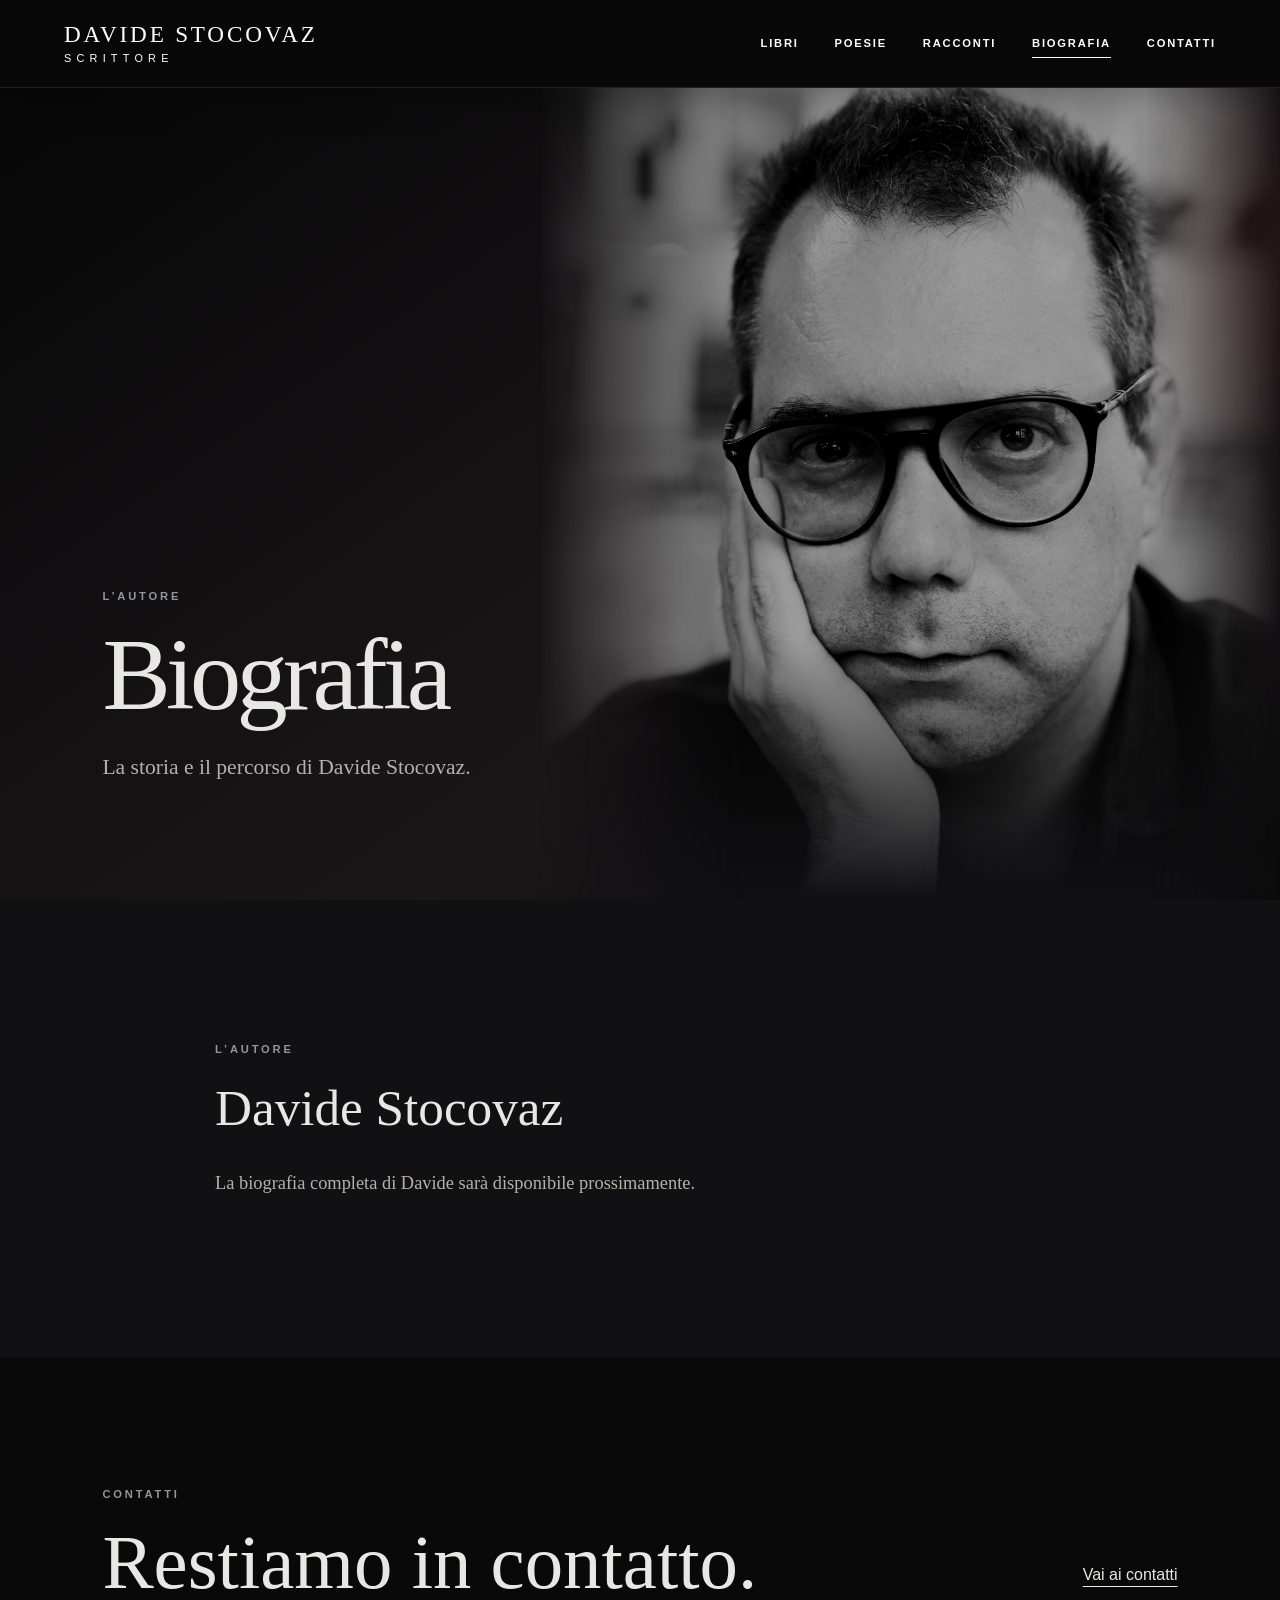
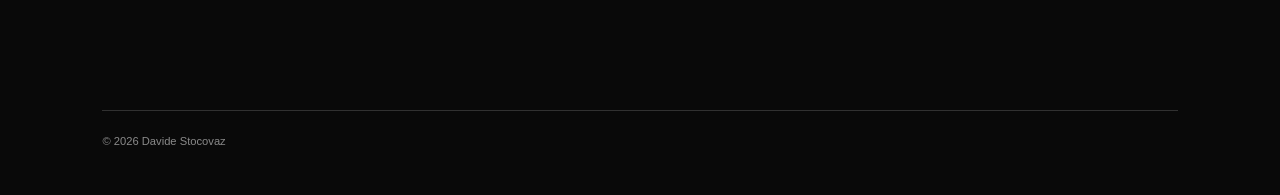
==== biografia.html @ 5851cd20 "Crea la prima versione del sito di Davide Stocovaz Agente: Codex" ====
<!doctype html>
<html lang="it">
  <head>
    <meta charset="UTF-8" />
    <meta name="viewport" content="width=device-width, initial-scale=1.0" />
    <meta name="description" content="Biografia di Davide Stocovaz." />
    <title>Biografia — Davide Stocovaz</title>
    <link rel="icon" href="favicon.svg" type="image/svg+xml" />
    <link rel="stylesheet" href="styles.css" />
  </head>
  <body class="inner-page">
    <a class="skip-link" href="#main-content">Vai al contenuto</a>
    <header class="site-header">
      <a class="brand" href="index.html" aria-label="Torna alla pagina iniziale"><span class="brand-name">Davide Stocovaz</span><span class="brand-role">Scrittore</span></a>
      <nav class="desktop-nav" aria-label="Navigazione principale"><a href="libri.html">Libri</a><a href="poesie.html">Poesie</a><a href="racconti.html">Racconti</a><a href="biografia.html" aria-current="page">Biografia</a><a href="contatti.html">Contatti</a></nav>
      <button class="menu-button" type="button" aria-expanded="false" aria-controls="main-menu" aria-label="Apri il menu"><span></span><span></span></button>
    </header>
    <nav class="menu-panel" id="main-menu" aria-hidden="true" inert><div class="menu-inner"><p class="menu-label">Esplora</p><a href="index.html">Home</a><a href="libri.html">Libri</a><a href="poesie.html">Poesie</a><a href="racconti.html">Racconti</a><a href="biografia.html" aria-current="page">Biografia</a><a href="contatti.html">Contatti</a></div></nav>
    <main class="page-main" id="main-content">
      <section class="page-hero biography-hero">
        <div class="biography-heading"><p class="eyebrow">L’autore</p><h1>Biografia</h1><p>La storia e il percorso di Davide Stocovaz.</p></div>
        <div class="hero-author-photo"><img src="assets/davide-stocovaz.jpg" alt="Ritratto di Davide Stocovaz" /></div>
      </section>
      <section class="page-content biography-page biography-page-copy">
        <div class="long-copy"><p class="eyebrow">L’autore</p><h2>Davide Stocovaz</h2><p>La biografia completa di Davide sarà disponibile prossimamente.</p></div>
      </section>
    </main>
    <footer><div><p class="eyebrow">Contatti</p><h2>Restiamo in contatto.</h2></div><a href="contatti.html">Vai ai contatti</a><p class="copyright">© <span id="current-year"></span> Davide Stocovaz</p></footer>
    <script src="script.js"></script>
  </body>
</html>
---- styles.css ----
:root {
  color-scheme: dark;
  --ink: #151515;
  --paper: #e7e7e4;
  --cream: #c7c8c5;
  --wine: #30070b;
  --muted: #92969a;
  --line-dark: rgba(255, 255, 255, 0.16);
  --line-light: rgba(255, 255, 255, 0.13);
}

* {
  box-sizing: border-box;
}

html {
  scroll-behavior: smooth;
}

body {
  margin: 0;
  background: var(--ink);
  color: var(--paper);
  font-family: Arial, Helvetica, sans-serif;
  line-height: 1.6;
}

body.menu-open {
  overflow: hidden;
}

a {
  color: inherit;
}

.skip-link {
  position: fixed;
  z-index: 100;
  top: 10px;
  left: 10px;
  padding: 10px 14px;
  background: var(--paper);
  color: var(--ink);
  transform: translateY(-160%);
}

.skip-link:focus {
  transform: translateY(0);
}

.site-header {
  position: fixed;
  z-index: 20;
  top: 0;
  left: 0;
  width: 100%;
  display: flex;
  align-items: center;
  justify-content: space-between;
  min-height: 88px;
  padding: 18px clamp(22px, 5vw, 76px);
  border-bottom: 1px solid rgba(255, 255, 255, 0.1);
  background: rgba(8, 8, 9, 0.92);
  box-shadow: 0 12px 35px rgba(0, 0, 0, 0.28);
  backdrop-filter: blur(12px);
}

.brand {
  display: inline-flex;
  flex-direction: column;
  color: #fff;
  line-height: 1;
  text-decoration: none;
  text-transform: uppercase;
}

.brand-name {
  font-family: Georgia, "Times New Roman", serif;
  font-size: 1.45rem;
  letter-spacing: 0.12em;
}

.brand-role {
  margin-top: 7px;
  font-size: 0.68rem;
  letter-spacing: 0.48em;
}

.desktop-nav {
  display: flex;
  align-items: center;
  gap: clamp(22px, 2.8vw, 48px);
  color: #fff;
}

.desktop-nav a {
  position: relative;
  padding: 8px 0;
  font-size: 0.7rem;
  font-weight: 700;
  letter-spacing: 0.16em;
  text-decoration: none;
  text-transform: uppercase;
}

.desktop-nav a::after {
  content: "";
  position: absolute;
  right: 0;
  bottom: 2px;
  left: 0;
  height: 1px;
  background: currentColor;
  transform: scaleX(0);
  transform-origin: right;
  transition: transform 180ms ease;
}

.desktop-nav a:hover::after,
.desktop-nav a:focus-visible::after,
.desktop-nav a[aria-current="page"]::after {
  transform: scaleX(1);
  transform-origin: left;
}

.menu-button {
  display: none;
  position: relative;
  z-index: 30;
  width: 48px;
  height: 48px;
  padding: 0;
  border: 0;
  background: transparent;
  color: #fff;
  cursor: pointer;
}

.menu-button span {
  position: absolute;
  left: 8px;
  width: 32px;
  height: 1px;
  background: currentColor;
  transition: transform 220ms ease, top 220ms ease;
}

.menu-button span:first-child {
  top: 18px;
}

.menu-button span:last-child {
  top: 29px;
}

.menu-button[aria-expanded="true"] span:first-child {
  top: 24px;
  transform: rotate(45deg);
}

.menu-button[aria-expanded="true"] span:last-child {
  top: 24px;
  transform: rotate(-45deg);
}

.menu-panel {
  position: fixed;
  z-index: 15;
  inset: 0;
  display: flex;
  flex-direction: column;
  justify-content: center;
  padding: 110px clamp(24px, 10vw, 160px) 50px;
  background: #0d0d0d;
  overflow-y: auto;
  overscroll-behavior: contain;
  visibility: hidden;
  opacity: 0;
  transform: translateY(-16px);
  transition: opacity 250ms ease, transform 250ms ease, visibility 250ms;
}

.menu-panel.is-open {
  visibility: visible;
  opacity: 1;
  transform: translateY(0);
}

@media (min-width: 761px) {
  .menu-panel {
    display: none;
  }
}

.menu-inner {
  display: flex;
  flex-direction: column;
  align-items: flex-start;
}

.menu-label,
.eyebrow {
  margin: 0 0 22px;
  color: var(--muted);
  font-size: 0.7rem;
  font-weight: 700;
  letter-spacing: 0.25em;
  text-transform: uppercase;
}

.menu-inner a {
  font-family: Georgia, "Times New Roman", serif;
  font-size: clamp(2.6rem, 7vw, 6.2rem);
  line-height: 1.08;
  text-decoration: none;
  transition: color 160ms ease, transform 160ms ease;
}

.menu-inner a:hover,
.menu-inner a:focus-visible,
.menu-inner a[aria-current="page"] {
  color: #ba7774;
  transform: translateX(12px);
}

.menu-signature {
  position: absolute;
  right: clamp(24px, 6vw, 90px);
  bottom: 42px;
  color: var(--muted);
  font-family: Georgia, "Times New Roman", serif;
  font-style: italic;
}

.hero {
  position: relative;
  min-height: 100svh;
  display: flex;
  align-items: flex-end;
  overflow: hidden;
  padding: 160px clamp(24px, 8vw, 120px) 11vh;
  background:
    radial-gradient(circle at 78% 28%, rgba(82, 7, 13, 0.32), transparent 25%),
    linear-gradient(120deg, #050506 16%, #151619 58%, #080809 100%);
}

.hero::before {
  content: "D";
  position: absolute;
  right: 3vw;
  top: 3vh;
  color: rgba(255, 255, 255, 0.035);
  font-family: Georgia, "Times New Roman", serif;
  font-size: min(76vw, 820px);
  line-height: 0.9;
}

.hero::after {
  content: "";
  position: absolute;
  inset: 0;
  opacity: 0.16;
  background-image: url("data:image/svg+xml,%3Csvg viewBox='0 0 180 180' xmlns='http://www.w3.org/2000/svg'%3E%3Cfilter id='n'%3E%3CfeTurbulence type='fractalNoise' baseFrequency='.85' numOctaves='4' stitchTiles='stitch'/%3E%3C/filter%3E%3Crect width='100%25' height='100%25' filter='url(%23n)' opacity='.35'/%3E%3C/svg%3E");
  pointer-events: none;
}

.hero-shade {
  position: absolute;
  inset: auto 0 0;
  height: 55%;
  background: linear-gradient(transparent, rgba(0, 0, 0, 0.58));
}

.hero-content {
  position: relative;
  z-index: 1;
  max-width: 900px;
}

.hero h1,
.section h2,
footer h2 {
  margin: 0;
  font-family: Georgia, "Times New Roman", serif;
  font-weight: 400;
  line-height: 0.96;
}

.hero h1 {
  max-width: 900px;
  font-size: clamp(3.4rem, 9vw, 8.8rem);
  letter-spacing: -0.045em;
}

.hero-copy {
  max-width: 590px;
  margin: 36px 0 30px;
  color: var(--cream);
  font-family: Georgia, "Times New Roman", serif;
  font-size: clamp(1.05rem, 1.8vw, 1.35rem);
}

.text-link,
.book-info a,
.placeholder-link {
  display: inline-flex;
  gap: 16px;
  align-items: center;
  border-bottom: 1px solid currentColor;
  padding-bottom: 5px;
  font-size: 0.76rem;
  font-weight: 700;
  letter-spacing: 0.12em;
  text-decoration: none;
  text-transform: uppercase;
}

.text-link span,
.book-info a span {
  font-size: 1.1rem;
  transition: transform 160ms ease;
}

.text-link:hover span,
.book-info a:hover span {
  transform: translateX(5px);
}

.scroll-note {
  position: absolute;
  z-index: 2;
  right: clamp(24px, 5vw, 76px);
  bottom: 12vh;
  color: var(--muted);
  font-size: 0.7rem;
  letter-spacing: 0.3em;
  text-transform: uppercase;
  writing-mode: vertical-rl;
}

.section {
  padding: clamp(90px, 12vw, 170px) clamp(24px, 8vw, 120px);
}

.works {
  background: #111113;
  color: var(--paper);
}

.section-heading {
  display: grid;
  grid-template-columns: 1fr 2fr 1fr;
  gap: 38px;
  align-items: end;
  margin-bottom: 80px;
}

.section-heading .eyebrow,
.stories .eyebrow,
.bio .eyebrow {
  color: #9c8e83;
}

.section-heading h2,
.bio h2 {
  font-size: clamp(3.6rem, 8vw, 7rem);
  letter-spacing: -0.045em;
}

.section-heading > p:last-child {
  margin: 0;
  color: #aaa19a;
}

.book-grid {
  display: grid;
  grid-template-columns: repeat(3, minmax(0, 1fr));
  gap: clamp(24px, 4vw, 62px);
}

.book-card {
  min-width: 0;
}

.book-cover {
  aspect-ratio: 2 / 3;
  display: flex;
  flex-direction: column;
  justify-content: space-between;
  padding: clamp(24px, 3vw, 42px);
  color: #f7f2e9;
  box-shadow: 0 24px 45px rgba(0, 0, 0, 0.18);
  transition: transform 250ms ease, box-shadow 250ms ease;
}

.book-card:hover .book-cover {
  transform: translateY(-9px);
  box-shadow: 0 34px 55px rgba(0, 0, 0, 0.23);
}

.cover-one {
  background:
    linear-gradient(rgba(0, 0, 0, 0.15), rgba(0, 0, 0, 0.68)),
    radial-gradient(circle at 60% 34%, #5d1118, transparent 28%), #0c0c0e;
}

.cover-two {
  background:
    linear-gradient(140deg, transparent 42%, rgba(0, 0, 0, 0.88)),
    linear-gradient(40deg, #090d12, #2b3035);
}

.cover-three {
  background:
    radial-gradient(circle at 50% 42%, rgba(118, 18, 26, 0.28), transparent 24%),
    linear-gradient(155deg, #241013, #070708 72%);
}

.cover-author,
.cover-kind {
  font-size: 0.7rem;
  font-weight: 700;
  letter-spacing: 0.25em;
  text-transform: uppercase;
}

.book-cover strong {
  font-family: Georgia, "Times New Roman", serif;
  font-size: clamp(1.7rem, 3vw, 3.1rem);
  font-weight: 400;
  line-height: 1;
}

.book-info {
  padding-top: 27px;
}

.book-info p,
.story-meta {
  margin: 0 0 7px;
  color: #9c9188;
  font-size: 0.67rem;
  font-weight: 700;
  letter-spacing: 0.18em;
  text-transform: uppercase;
}

.book-info h3,
.featured-story h3 {
  margin: 0 0 23px;
  font-family: Georgia, "Times New Roman", serif;
  font-size: clamp(1.5rem, 2.5vw, 2.2rem);
  font-weight: 400;
  line-height: 1.08;
}

.book-info a {
  font-size: 0.72rem;
}

.placeholder-link {
  color: #9c9188;
  border-bottom-color: transparent;
  cursor: default;
}

.quote-section {
  position: relative;
  overflow: hidden;
  padding: clamp(100px, 14vw, 210px) clamp(24px, 14vw, 220px);
  background: linear-gradient(135deg, var(--wine), #070708 82%);
  text-align: center;
}

.quote-mark {
  position: absolute;
  top: -100px;
  left: 4vw;
  color: rgba(255, 255, 255, 0.08);
  font-family: Georgia, "Times New Roman", serif;
  font-size: 30rem;
  line-height: 1;
}

.quote-section blockquote {
  position: relative;
  margin: 0 auto 30px;
  max-width: 970px;
  font-family: Georgia, "Times New Roman", serif;
  font-size: clamp(2.1rem, 5vw, 5rem);
  line-height: 1.12;
}

.quote-section p {
  margin: 0;
  color: #a88d8e;
  font-size: 0.68rem;
  letter-spacing: 0.2em;
  text-transform: uppercase;
}

.stories {
  background: #1b1718;
  color: var(--paper);
}

.section-heading.compact {
  grid-template-columns: 1fr 3fr;
  margin-bottom: 60px;
}

.featured-story {
  display: grid;
  grid-template-columns: 1fr 3fr;
  gap: 38px;
  border-top: 1px solid var(--line-light);
  padding-top: 42px;
}

.story-number {
  color: #8f8178;
  font-family: Georgia, "Times New Roman", serif;
  font-size: 3rem;
}

.featured-story > div:last-child {
  max-width: 760px;
}

.featured-story h3 {
  margin-bottom: 20px;
  font-size: clamp(2.4rem, 5vw, 4.8rem);
}

.featured-story p:not(.story-meta) {
  color: #b8afa9;
  font-family: Georgia, "Times New Roman", serif;
  font-size: 1.15rem;
}

.dark-link {
  margin-top: 12px;
}

.bio {
  display: grid;
  grid-template-columns: minmax(260px, 0.9fr) minmax(320px, 1.1fr);
  gap: clamp(60px, 10vw, 150px);
  align-items: center;
  background: #181818;
}

.author-portrait {
  position: relative;
  aspect-ratio: 4 / 5;
  overflow: hidden;
  background: #181818;
  -webkit-mask-image: linear-gradient(to bottom, transparent 0%, #000 10%, #000 78%, transparent 100%);
  mask-image: linear-gradient(to bottom, transparent 0%, #000 10%, #000 78%, transparent 100%);
}

.author-portrait::after {
  content: "";
  position: absolute;
  inset: 0;
  background:
    linear-gradient(90deg, #181818 0%, transparent 18%, transparent 78%, #181818 100%),
    linear-gradient(0deg, #181818 0%, transparent 24%);
  pointer-events: none;
}

.author-portrait img {
  width: 100%;
  height: 100%;
  display: block;
  object-fit: cover;
  object-position: center 22%;
  filter: grayscale(1) contrast(1.15) brightness(0.72);
  opacity: 0.88;
}

.bio-copy {
  max-width: 670px;
}

.bio-lead {
  margin: 36px 0 20px;
  color: var(--cream);
  font-family: Georgia, "Times New Roman", serif;
  font-size: clamp(1.35rem, 2.5vw, 2rem);
  line-height: 1.4;
}

.bio-copy > p:not(.eyebrow):not(.bio-lead) {
  color: var(--muted);
}

.bio-copy .text-link {
  margin-top: 20px;
}

footer {
  display: grid;
  grid-template-columns: 1fr auto;
  gap: 40px;
  align-items: end;
  padding: clamp(80px, 10vw, 140px) clamp(24px, 8vw, 120px) 44px;
  background: #090909;
}

footer h2 {
  font-size: clamp(2.7rem, 6vw, 6rem);
}

footer > a {
  margin-bottom: 12px;
  text-underline-offset: 6px;
}

.page-main {
  padding-top: 88px;
  background: #101012;
}

.page-hero {
  min-height: 58vh;
  display: flex;
  flex-direction: column;
  justify-content: flex-end;
  padding: clamp(110px, 14vw, 190px) clamp(24px, 8vw, 120px) clamp(70px, 9vw, 120px);
  background:
    radial-gradient(circle at 82% 22%, rgba(111, 25, 29, 0.34), transparent 25%),
    linear-gradient(145deg, #070708, #1b1719 65%, #0b0b0c);
}

.page-hero h1 {
  margin: 0;
  font-family: Georgia, "Times New Roman", serif;
  font-size: clamp(4.5rem, 12vw, 11rem);
  font-weight: 400;
  line-height: 0.88;
  letter-spacing: -0.055em;
}

.page-hero > p:last-child {
  max-width: 600px;
  margin: 34px 0 0;
  color: #aaa19a;
  font-family: Georgia, "Times New Roman", serif;
  font-size: clamp(1.1rem, 2vw, 1.45rem);
}

.biography-hero {
  position: relative;
  min-height: calc(100svh - 88px);
  overflow: hidden;
  isolation: isolate;
}

.biography-heading {
  position: relative;
  z-index: 2;
  max-width: 650px;
}

.biography-heading h1 {
  margin: 0;
  font-family: Georgia, "Times New Roman", serif;
  font-size: clamp(3.8rem, 8vw, 7.5rem);
  font-weight: 400;
  line-height: 0.92;
  letter-spacing: -0.045em;
}

.biography-heading > p:last-child {
  margin: 28px 0 0;
  color: #b9afa7;
  font-family: Georgia, "Times New Roman", serif;
  font-size: clamp(1.05rem, 1.8vw, 1.35rem);
}

.hero-author-photo {
  position: absolute;
  z-index: 0;
  top: 0;
  right: 0;
  bottom: 0;
  width: 58%;
  -webkit-mask-image: linear-gradient(90deg, transparent 0%, #000 28%, #000 82%, transparent 100%);
  mask-image: linear-gradient(90deg, transparent 0%, #000 28%, #000 82%, transparent 100%);
}

.hero-author-photo::after {
  content: "";
  position: absolute;
  inset: 0;
  background: linear-gradient(0deg, #101012 0%, transparent 32%);
}

.hero-author-photo img {
  width: 100%;
  height: 100%;
  display: block;
  object-fit: cover;
  object-position: center 18%;
  filter: grayscale(1) contrast(1.15) brightness(0.62);
}

.page-content {
  padding: clamp(80px, 11vw, 150px) clamp(24px, 8vw, 120px);
  background: #111113;
}

.text-list {
  display: grid;
  gap: 0;
}

.text-card {
  display: grid;
  grid-template-columns: 1fr 3fr auto;
  gap: 35px;
  align-items: center;
  border-top: 1px solid var(--line-dark);
  padding: clamp(34px, 5vw, 62px) 0;
}

.text-card:last-child {
  border-bottom: 1px solid var(--line-dark);
}

.text-card p,
.text-card span {
  margin: 0;
  color: #91877f;
  font-size: 0.7rem;
  font-weight: 700;
  letter-spacing: 0.14em;
  text-transform: uppercase;
}

.text-card h2,
.long-copy h2 {
  margin: 0;
  font-family: Georgia, "Times New Roman", serif;
  font-size: clamp(2rem, 4vw, 4.3rem);
  font-weight: 400;
  line-height: 1.05;
}

.biography-page {
  display: grid;
  grid-template-columns: minmax(280px, 0.9fr) minmax(320px, 1.1fr);
  gap: clamp(55px, 10vw, 150px);
  align-items: center;
}

.biography-page-copy {
  grid-template-columns: minmax(0, 850px);
  justify-content: center;
}

.long-copy p:not(.eyebrow) {
  color: #b8afa9;
  font-family: Georgia, "Times New Roman", serif;
  font-size: 1.15rem;
}

.long-copy h2 {
  margin-bottom: 35px;
}

.contact-content {
  min-height: 40vh;
}

.contact-content > a {
  color: var(--paper);
  font-family: Georgia, "Times New Roman", serif;
  font-size: clamp(2rem, 6vw, 6rem);
  line-height: 1;
  text-underline-offset: 12px;
}

.contact-content h2 {
  margin: 0;
  font-family: Georgia, "Times New Roman", serif;
  font-size: clamp(2.5rem, 7vw, 6.5rem);
  font-weight: 400;
  line-height: 1;
}

.contact-note {
  margin-top: 35px;
  color: #91877f;
}

.copyright {
  grid-column: 1 / -1;
  margin: 70px 0 0;
  border-top: 1px solid var(--line-dark);
  padding-top: 22px;
  color: #8a8a8a;
  font-size: 0.7rem;
}

@media (max-width: 850px) {
  .section-heading,
  .section-heading.compact {
    grid-template-columns: 1fr;
    gap: 18px;
    margin-bottom: 52px;
  }

  .section-heading .eyebrow {
    margin-bottom: 0;
  }

  .book-grid {
    grid-template-columns: repeat(2, minmax(0, 1fr));
  }

  .book-card:last-child {
    grid-column: 1 / -1;
    width: calc(50% - 12px);
  }

  .bio {
    grid-template-columns: 1fr;
    gap: 48px;
  }

  footer {
    grid-template-columns: 1fr;
  }

  footer > a {
    margin-bottom: 0;
  }

  .text-card {
    grid-template-columns: 1fr;
    gap: 12px;
  }

  .biography-page {
    grid-template-columns: 1fr;
  }
}

@media (max-width: 760px) {
  .desktop-nav {
    display: none;
  }

  .menu-button {
    display: block;
  }
}

@media (max-height: 600px) {
  .menu-panel {
    justify-content: flex-start;
    padding-top: 82px;
  }

  .menu-inner {
    margin: 0;
    padding: 18px 0 28px;
  }

  .menu-inner a {
    font-size: clamp(2rem, 9vh, 3rem);
  }

  .menu-signature {
    display: none;
  }
}

@media (max-width: 600px) {
  .site-header {
    min-height: 76px;
    padding: 20px 18px;
  }

  .page-main {
    padding-top: 76px;
  }

  .biography-hero {
    min-height: calc(100svh - 76px);
    padding-top: 110px;
  }

  .biography-heading h1 {
    font-size: clamp(3.2rem, 16vw, 4.5rem);
  }

  .hero-author-photo {
    width: 100%;
    opacity: 0.64;
    -webkit-mask-image: linear-gradient(0deg, transparent 0%, #000 24%, #000 100%);
    mask-image: linear-gradient(0deg, transparent 0%, #000 24%, #000 100%);
  }

  .hero-author-photo::after {
    background:
      linear-gradient(90deg, rgba(16, 16, 18, 0.76), transparent 55%),
      linear-gradient(0deg, #101012 0%, transparent 48%);
  }

  .brand-name {
    font-size: 1.15rem;
  }

  .hero {
    padding: 145px 22px 13vh;
  }

  .hero h1 {
    font-size: clamp(3.2rem, 17vw, 5.4rem);
  }

  .hero-copy {
    margin-top: 26px;
  }

  .scroll-note,
  .menu-signature {
    display: none;
  }

  .menu-panel {
    padding-inline: 25px;
  }

  .brand-role {
    font-size: 0.64rem;
  }

  .cover-author,
  .cover-kind,
  .book-info p,
  .story-meta,
  .quote-section p,
  .author-portrait,
  .placeholder-link {
    font-size: 0.72rem;
  }

  .menu-inner a {
    font-size: clamp(2.6rem, 14vw, 4.2rem);
  }

  .section {
    padding-inline: 22px;
  }

  .book-grid {
    grid-template-columns: 1fr;
    gap: 58px;
  }

  .book-card:last-child {
    grid-column: auto;
    width: auto;
  }

  .book-cover {
    max-width: 420px;
  }

  .featured-story {
    grid-template-columns: 1fr;
    gap: 15px;
  }

  .story-number {
    font-size: 2rem;
  }

  .bio {
    grid-template-columns: 1fr;
  }

  .author-portrait {
    max-width: 430px;
  }

  footer {
    padding-inline: 22px;
  }
}

@media (prefers-reduced-motion: reduce) {
  html {
    scroll-behavior: auto;
  }

  *,
  *::before,
  *::after {
    transition-duration: 0.01ms !important;
  }
}
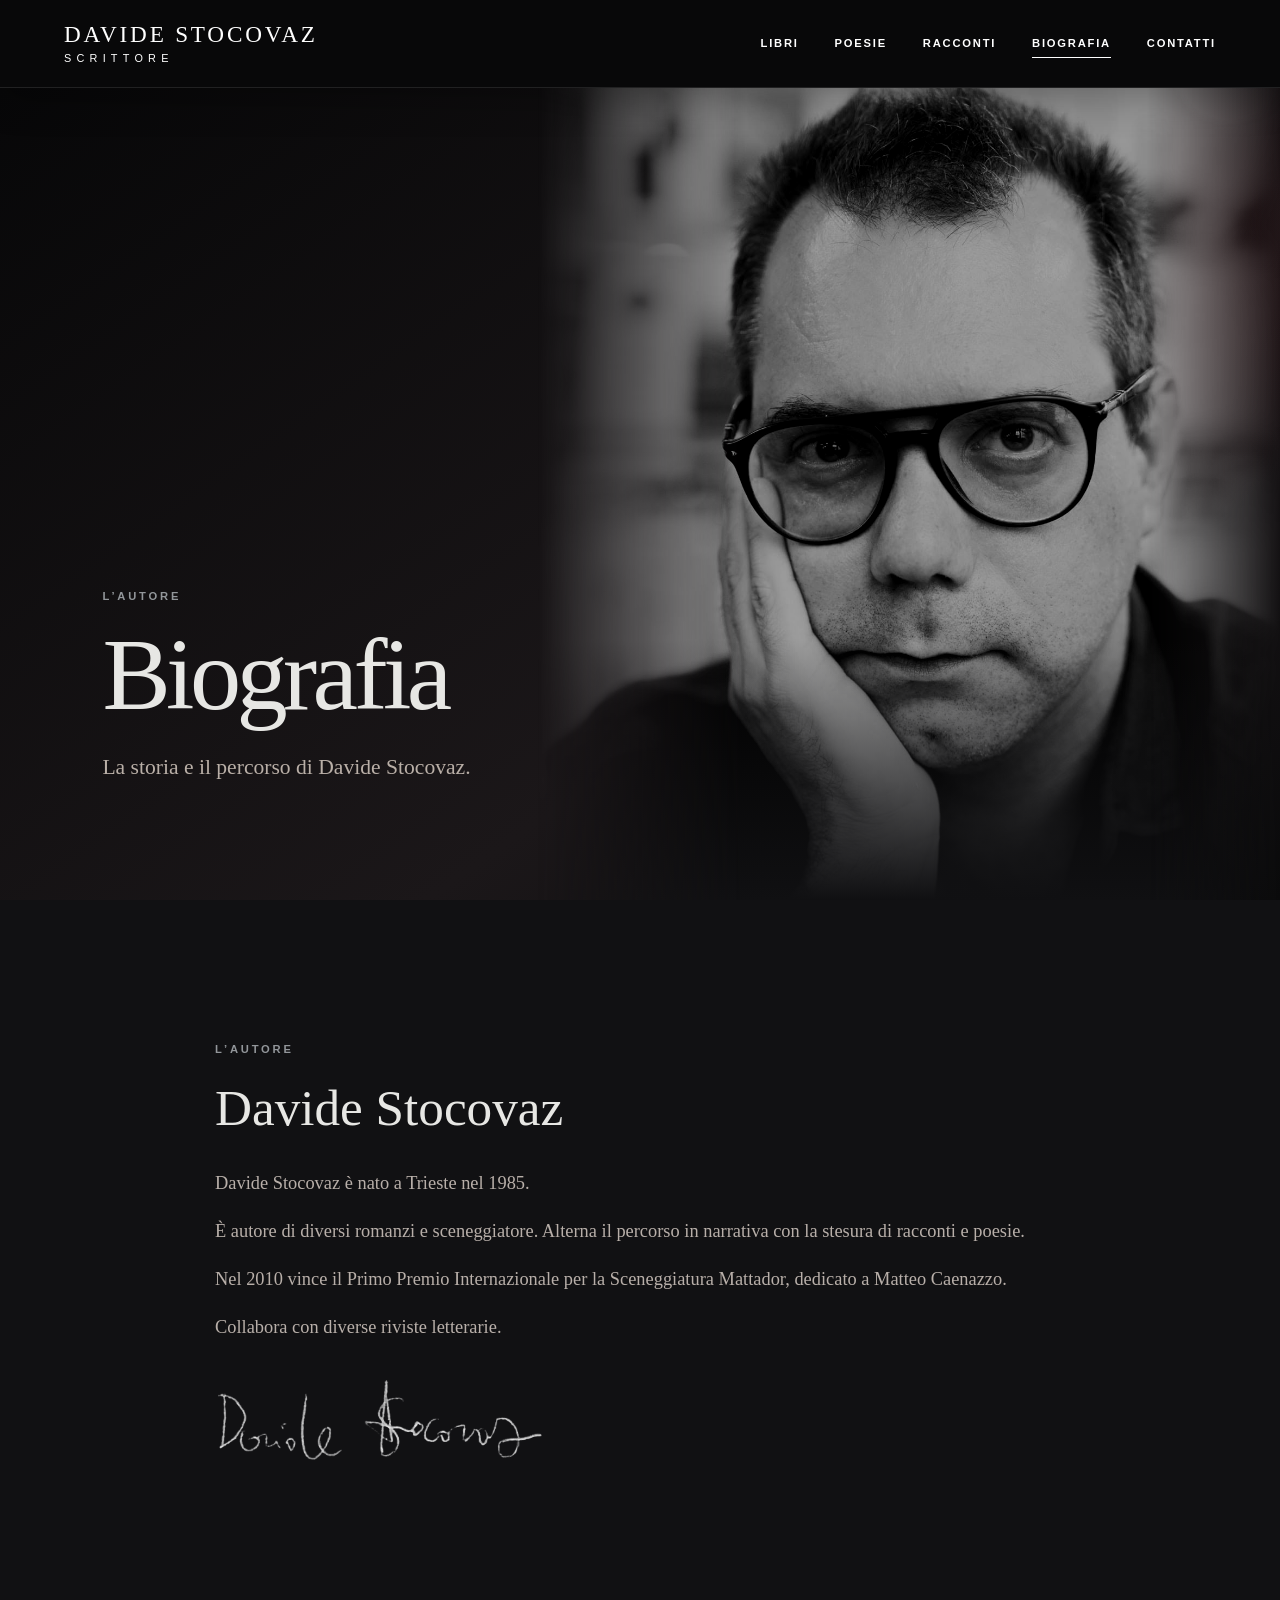
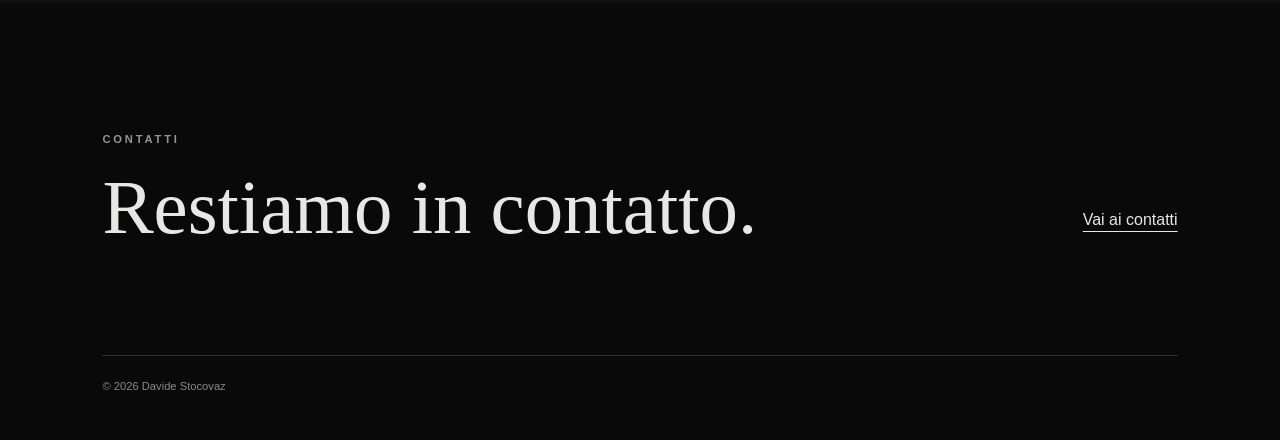
==== commit 89e12884: "Pubblica i contenuti di Davide Stocovaz Aggiunge biografia, profili social, firma, Zanne nelle teneb" ====
--- a/biografia.html
+++ b/biografia.html
@@ -22,7 +22,15 @@
         <div class="hero-author-photo"><img src="assets/davide-stocovaz.jpg" alt="Ritratto di Davide Stocovaz" /></div>
       </section>
       <section class="page-content biography-page biography-page-copy">
-        <div class="long-copy"><p class="eyebrow">L’autore</p><h2>Davide Stocovaz</h2><p>La biografia completa di Davide sarà disponibile prossimamente.</p></div>
+        <div class="long-copy">
+          <p class="eyebrow">L’autore</p>
+          <h2>Davide Stocovaz</h2>
+          <p>Davide Stocovaz è nato a Trieste nel 1985.</p>
+          <p>È autore di diversi romanzi e sceneggiatore. Alterna il percorso in narrativa con la stesura di racconti e poesie.</p>
+          <p>Nel 2010 vince il Primo Premio Internazionale per la Sceneggiatura Mattador, dedicato a Matteo Caenazzo.</p>
+          <p>Collabora con diverse riviste letterarie.</p>
+          <img class="author-signature" src="assets/firma-davide-stocovaz.png" alt="Firma di Davide Stocovaz" />
+        </div>
       </section>
     </main>
     <footer><div><p class="eyebrow">Contatti</p><h2>Restiamo in contatto.</h2></div><a href="contatti.html">Vai ai contatti</a><p class="copyright">© <span id="current-year"></span> Davide Stocovaz</p></footer>
--- a/styles.css
+++ b/styles.css
@@ -464,6 +464,121 @@
   cursor: default;
 }
 
+.featured-book-home,
+.book-detail {
+  display: grid;
+  grid-template-columns: minmax(260px, 390px) minmax(0, 1fr);
+  gap: clamp(45px, 8vw, 120px);
+  align-items: center;
+}
+
+.book-cover-link,
+.book-detail-cover {
+  display: block;
+  max-width: 390px;
+}
+
+.book-cover-image {
+  width: 100%;
+  height: auto;
+  display: block;
+  box-shadow: 0 28px 65px rgba(0, 0, 0, 0.48);
+  transition: transform 250ms ease, box-shadow 250ms ease;
+}
+
+.book-cover-link:hover .book-cover-image,
+.book-cover-link:focus-visible .book-cover-image {
+  transform: translateY(-7px);
+  box-shadow: 0 38px 75px rgba(0, 0, 0, 0.58);
+}
+
+.home-book-copy,
+.book-detail-copy {
+  max-width: 760px;
+}
+
+.home-book-copy h3,
+.book-detail-copy h2 {
+  margin: 0;
+  font-family: Georgia, "Times New Roman", serif;
+  font-weight: 400;
+  line-height: 0.98;
+}
+
+.home-book-copy h3 {
+  font-size: clamp(2.5rem, 5vw, 5rem);
+}
+
+.book-detail-copy h2 {
+  font-size: clamp(3rem, 6.5vw, 6.4rem);
+}
+
+.book-tagline {
+  margin: 30px 0;
+  color: var(--cream);
+  font-family: Georgia, "Times New Roman", serif;
+  font-size: clamp(1.2rem, 2.1vw, 1.65rem);
+  line-height: 1.45;
+}
+
+.book-description {
+  margin-top: 45px;
+  color: #b8afa9;
+  font-family: Georgia, "Times New Roman", serif;
+  font-size: 1.08rem;
+}
+
+.book-description p {
+  margin: 0 0 22px;
+}
+
+.book-meta {
+  display: grid;
+  grid-template-columns: repeat(2, minmax(0, 1fr));
+  margin: 48px 0 42px;
+  border-top: 1px solid var(--line-dark);
+}
+
+.book-meta div {
+  padding: 18px 18px 18px 0;
+  border-bottom: 1px solid var(--line-dark);
+}
+
+.book-meta dt {
+  color: #91877f;
+  font-size: 0.66rem;
+  font-weight: 700;
+  letter-spacing: 0.14em;
+  text-transform: uppercase;
+}
+
+.book-meta dd {
+  margin: 4px 0 0;
+  color: var(--paper);
+}
+
+.purchase-button {
+  display: inline-flex;
+  min-height: 50px;
+  align-items: center;
+  gap: 16px;
+  padding: 13px 24px;
+  background: #6f171d;
+  color: #ffffff;
+  font-size: 0.74rem;
+  font-weight: 700;
+  letter-spacing: 0.16em;
+  text-decoration: none;
+  text-transform: uppercase;
+  transition: background 180ms ease, transform 180ms ease;
+}
+
+.purchase-button:hover,
+.purchase-button:focus-visible {
+  background: #8c2028;
+  transform: translateY(-2px);
+}
+
 .quote-section {
   position: relative;
   overflow: hidden;
@@ -748,6 +863,139 @@
   line-height: 1.05;
 }
 
+.text-card h2 a {
+  text-decoration: none;
+}
+
+.text-card h2 a:hover,
+.text-card h2 a:focus-visible {
+  color: #ba7774;
+}
+
+.story-card-link {
+  display: inline-flex;
+  align-items: center;
+  gap: 12px;
+  color: var(--paper) !important;
+  text-decoration: none;
+}
+
+.story-card-link span {
+  color: inherit;
+  font-size: 1rem;
+  transition: transform 160ms ease;
+}
+
+.story-card-link:hover span,
+.story-card-link:focus-visible span {
+  transform: translateX(5px);
+}
+
+.story-reading-hero {
+  min-height: 64vh;
+}
+
+.story-reading-hero h1 {
+  text-transform: uppercase;
+}
+
+.story-reading {
+  padding: clamp(75px, 10vw, 135px) 24px clamp(100px, 13vw, 180px);
+  background: #111113;
+}
+
+.story-reading-inner {
+  max-width: 760px;
+  margin: 0 auto;
+}
+
+.story-byline {
+  margin: 0 0 clamp(60px, 8vw, 95px);
+  padding-bottom: 28px;
+  border-bottom: 1px solid var(--line-dark);
+  color: #91877f;
+  font-size: 0.72rem;
+  font-weight: 700;
+  letter-spacing: 0.16em;
+  text-transform: uppercase;
+}
+
+.story-copy {
+  color: #d0cbc5;
+  font-family: Georgia, "Times New Roman", serif;
+  font-size: clamp(1.08rem, 1.7vw, 1.25rem);
+  line-height: 1.9;
+}
+
+.story-copy p {
+  margin: 0 0 1.55em;
+}
+
+.story-copy .story-end {
+  margin-top: 75px;
+  color: var(--paper);
+  font-family: Arial, Helvetica, sans-serif;
+  font-size: 0.72rem;
+  font-weight: 700;
+  letter-spacing: 0.28em;
+  text-align: center;
+}
+
+.story-back-link {
+  margin-top: 80px;
+}
+
+.poetry-list {
+  display: grid;
+}
+
+.poem-card {
+  display: grid;
+  grid-template-columns: minmax(120px, 0.65fr) minmax(0, 2fr);
+  gap: clamp(30px, 7vw, 110px);
+  border-top: 1px solid var(--line-dark);
+  padding: clamp(65px, 9vw, 120px) 0;
+}
+
+.poem-card:last-child {
+  border-bottom: 1px solid var(--line-dark);
+}
+
+.poem-number {
+  margin: 9px 0 0;
+  color: #91878a;
+  font-size: 0.72rem;
+  font-weight: 700;
+  letter-spacing: 0.16em;
+  text-transform: uppercase;
+}
+
+.poem-text {
+  max-width: 780px;
+}
+
+.poem-text h2 {
+  margin: 0 0 42px;
+  color: var(--paper);
+  font-family: Georgia, "Times New Roman", serif;
+  font-size: clamp(2rem, 4.5vw, 4.6rem);
+  font-weight: 400;
+  line-height: 1.02;
+  letter-spacing: -0.025em;
+}
+
+.poem-text p {
+  margin: 0 0 1.45em;
+  color: #c5c3c0;
+  font-family: Georgia, "Times New Roman", serif;
+  font-size: clamp(1.08rem, 1.7vw, 1.35rem);
+  line-height: 1.75;
+}
+
+.poem-text p:last-child {
+  margin-bottom: 0;
+}
+
 .biography-page {
   display: grid;
   grid-template-columns: minmax(280px, 0.9fr) minmax(320px, 1.1fr);
@@ -770,6 +1018,16 @@
   margin-bottom: 35px;
 }
 
+.author-signature {
+  width: min(100%, 330px);
+  height: auto;
+  display: block;
+  margin-top: 38px;
+  filter: invert(1) brightness(1.15);
+  mix-blend-mode: screen;
+  opacity: 0.88;
+}
+
 .contact-content {
   min-height: 40vh;
 }
@@ -793,6 +1051,40 @@
 .contact-note {
   margin-top: 35px;
   color: #91877f;
+}
+
+.social-list {
+  max-width: 820px;
+  margin: clamp(50px, 7vw, 90px) 0 0;
+}
+
+.social-list div {
+  display: grid;
+  grid-template-columns: minmax(120px, 0.35fr) minmax(0, 1fr);
+  gap: 24px;
+  padding: 25px 0;
+  border-top: 1px solid var(--line-dark);
+}
+
+.social-list div:last-child {
+  border-bottom: 1px solid var(--line-dark);
+}
+
+.social-list dt {
+  color: #91877f;
+  font-size: 0.72rem;
+  font-weight: 700;
+  letter-spacing: 0.14em;
+  text-transform: uppercase;
+}
+
+.social-list dd {
+  min-width: 0;
+  margin: 0;
+  overflow-wrap: anywhere;
+  color: var(--paper);
+  font-family: Georgia, "Times New Roman", serif;
+  font-size: clamp(1.25rem, 2.8vw, 2rem);
 }
 
 .copyright {
@@ -846,6 +1138,16 @@
   .biography-page {
     grid-template-columns: 1fr;
   }
+
+  .poem-card {
+    grid-template-columns: 1fr;
+    gap: 22px;
+  }
+
+  .featured-book-home,
+  .book-detail {
+    grid-template-columns: 1fr;
+  }
 }
 
 @media (max-width: 760px) {
@@ -856,21 +1158,55 @@
   .menu-button {
     display: block;
   }
-}
-
-@media (max-height: 600px) {
+
   .menu-panel {
     justify-content: flex-start;
-    padding-top: 82px;
+    padding: 142px 40px 42px;
+  }
+
+  .menu-inner {
+    width: 100%;
+  }
+
+  .menu-inner a {
+    display: flex;
+    min-height: 55px;
+    align-items: center;
+    color: #c2c2bf;
+    font-family: Arial, Helvetica, sans-serif;
+    font-size: 1.1rem;
+    font-weight: 700;
+    line-height: 1.2;
+    letter-spacing: 0.14em;
+    text-transform: uppercase;
+  }
+
+  .menu-inner a:hover,
+  .menu-inner a:focus-visible {
+    color: #ffffff;
+    transform: none;
+  }
+
+  .menu-inner a[aria-current="page"] {
+    color: #ba7774;
+    transform: none;
+  }
+}
+
+@media (max-height: 600px) and (max-width: 760px) {
+  .menu-panel {
+    justify-content: flex-start;
+    padding: 142px 40px 32px;
   }
 
   .menu-inner {
     margin: 0;
-    padding: 18px 0 28px;
+    padding: 0 0 24px;
   }
 
   .menu-inner a {
-    font-size: clamp(2rem, 9vh, 3rem);
+    min-height: 55px;
+    font-size: 1.1rem;
   }
 
   .menu-signature {
@@ -932,7 +1268,7 @@
   }
 
   .menu-panel {
-    padding-inline: 25px;
+    padding: 136px 40px 40px;
   }
 
   .brand-role {
@@ -950,7 +1286,12 @@
   }
 
   .menu-inner a {
-    font-size: clamp(2.6rem, 14vw, 4.2rem);
+    font-size: 1.1rem;
+  }
+
+  .social-list div {
+    grid-template-columns: 1fr;
+    gap: 8px;
   }
 
   .section {
@@ -969,6 +1310,15 @@
 
   .book-cover {
     max-width: 420px;
+  }
+
+  .book-cover-link,
+  .book-detail-cover {
+    width: min(100%, 360px);
+  }
+
+  .book-meta {
+    grid-template-columns: 1fr;
   }
 
   .featured-story {
